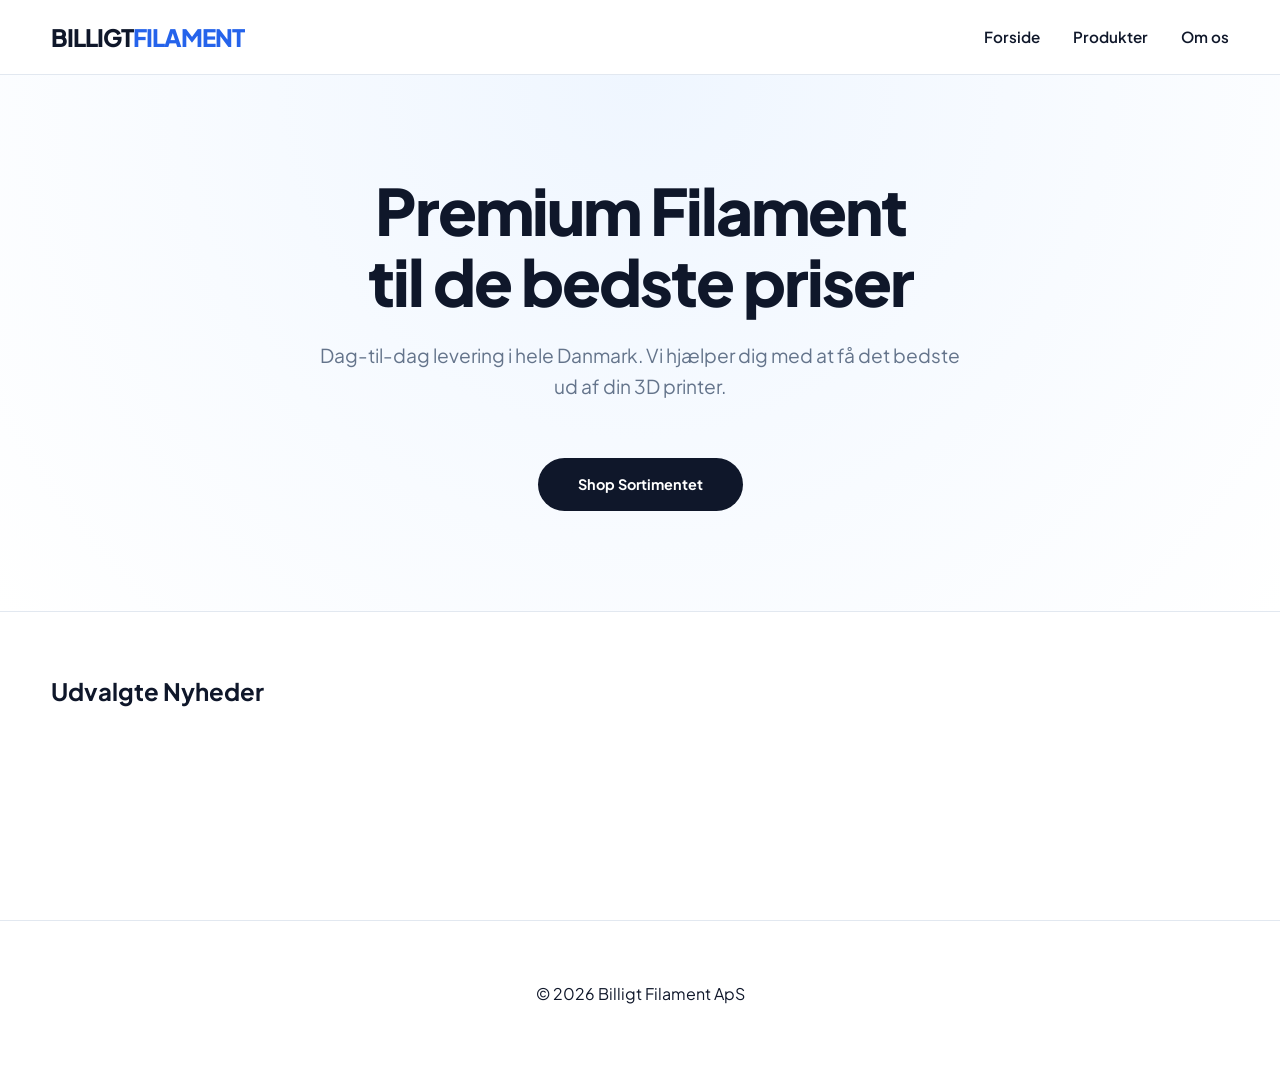
==== index.html @ 1f7eb987 "v.1" ====
<!DOCTYPE html>
<html lang="da">
<head>
    <meta charset="UTF-8">
    <title>Billigt Filament | Forside</title>
    <link rel="stylesheet" href="Assets/style.css">
</head>
<body>
    <header class="site-header">
        <div class="container header-grid">
            <a href="index.html" class="logo">BILLIGT<span>FILAMENT</span></a>
            <nav class="main-nav">
                <a href="index.html">Forside</a>
                <a href="products.html">Produkter</a>
                <a href="about.html">Om os</a>
            </nav>
        </div>
    </header>
    <main>
        <section class="hero">
            <div class="container">
                <h1>Premium Filament <br> til de bedste priser</h1>
                <p>Dag-til-dag levering i hele Danmark. Vi hjælper dig med at få det bedste ud af din 3D printer.</p>
                <a href="products.html" class="btn-buy" style="display:inline-block; width:auto; padding:15px 40px; border-radius:50px;">Shop Sortimentet</a>
            </div>
        </section>
        <section class="container" style="padding: 60px 0;">
            <h2 style="margin-bottom:30px;">Udvalgte Nyheder</h2>
            <div id="productGrid" class="product-grid"></div>
        </section>
    </main>
    <footer class="site-footer"><p>&copy; 2026 Billigt Filament ApS</p></footer>
    <script src="Assets/script.js"></script>
</body>
</html>
---- Assets/style.css ----
/* BILLIGT FILAMENT - PREMIUM DESIGN SYSTEM 2026 
   Cores: Azul Profundo, Gelo e Branco Neve
*/

@import url('https://fonts.googleapis.com/css2?family=Plus+Jakarta+Sans:wght@400;500;600;700;800&display=swap');

:root {
    --primary: #2563eb;       /* Azul Royal */
    --primary-hover: #1d4ed8;
    --navy: #0f172a;          /* Azul Marinho (Texto principal) */
    --slate: #64748b;         /* Cinza (Texto secundário) */
    --ice: #f8fafc;           /* Fundo de cards e secções */
    --white: #ffffff;
    --border: #e2e8f0;
    --success: #10b981;
    --danger: #f43f5e;
    --font: 'Plus Jakarta Sans', sans-serif;
    --shadow: 0 10px 15px -3px rgba(0, 0, 0, 0.04), 0 4px 6px -2px rgba(0, 0, 0, 0.02);
    --transition: all 0.3s cubic-bezier(0.4, 0, 0.2, 1);
}

/* RESET & BASE */
* { 
    box-sizing: border-box; 
    margin: 0; 
    padding: 0; 
}

body { 
    background-color: var(--white); 
    color: var(--navy); 
    font-family: var(--font); 
    line-height: 1.6;
    -webkit-font-smoothing: antialiased;
}

.container { 
    width: min(1200px, 92%); 
    margin: 0 auto; 
}

/* HEADER & NAV */
.site-header {
    background: rgba(255, 255, 255, 0.9);
    backdrop-filter: blur(10px);
    border-bottom: 1px solid var(--border);
    padding: 18px 0;
    position: sticky;
    top: 0;
    z-index: 1000;
}

.header-grid {
    display: flex;
    justify-content: space-between;
    align-items: center;
}

.logo {
    font-size: 1.5rem;
    font-weight: 800;
    text-decoration: none;
    color: var(--navy);
    letter-spacing: -1px;
}

.logo span {
    color: var(--primary);
}

.main-nav a {
    margin-left: 30px;
    text-decoration: none;
    font-weight: 600;
    font-size: 0.95rem;
    color: var(--navy);
    transition: var(--transition);
}

.main-nav a:hover {
    color: var(--primary);
}

/* HERO SECTION */
.hero {
    padding: 100px 0;
    text-align: center;
    background: radial-gradient(circle at top, #eff6ff 0%, #ffffff 100%);
    border-bottom: 1px solid var(--border);
}

.hero h1 {
    font-size: clamp(2.5rem, 6vw, 4rem);
    font-weight: 800;
    letter-spacing: -2px;
    line-height: 1.1;
    margin-bottom: 24px;
}

.hero p {
    color: var(--slate);
    font-size: 1.2rem;
    max-width: 650px;
    margin: 0 auto 40px;
}

/* FILTROS (Página de Produtos) */
.filters-container {
    background: var(--ice);
    padding: 30px;
    border-radius: 24px;
    border: 1px solid var(--border);
    margin-bottom: 50px;
    display: grid;
    grid-template-columns: repeat(auto-fit, minmax(200px, 1fr));
    gap: 20px;
    align-items: flex-end;
}

.filter-group {
    display: flex;
    flex-direction: column;
    gap: 8px;
}

.filter-group label {
    font-size: 0.75rem;
    font-weight: 800;
    text-transform: uppercase;
    color: var(--slate);
    letter-spacing: 0.5px;
}

.filter-group select, 
.filter-group input[type="text"] {
    padding: 12px 16px;
    border-radius: 12px;
    border: 1px solid var(--border);
    background: var(--white);
    font-family: inherit;
    font-size: 0.95rem;
    outline: none;
    transition: var(--transition);
}

.filter-group input:focus, 
.filter-group select:focus {
    border-color: var(--primary);
    box-shadow: 0 0 0 3px rgba(37, 99, 235, 0.1);
}

/* PRODUCT GRID & CARDS */
.product-grid {
    display: grid;
    grid-template-columns: repeat(auto-fill, minmax(260px, 1fr));
    gap: 32px;
    padding: 20px 0;
}

.product-card {
    background: var(--white);
    border-radius: 20px;
    padding: 12px;
    transition: var(--transition);
    display: flex;
    flex-direction: column;
    border: 1px solid transparent;
}

.product-card:hover {
    transform: translateY(-8px);
    border-color: var(--border);
    box-shadow: var(--shadow);
}

.img-wrapper {
    background: var(--ice);
    border-radius: 16px;
    aspect-ratio: 1 / 1;
    display: flex;
    align-items: center;
    justify-content: center;
    overflow: hidden;
    margin-bottom: 16px;
}

.product-card img {
    width: 80%;
    height: 80%;
    object-fit: contain;
    transition: var(--transition);
}

.product-card:hover img {
    transform: scale(1.08);
}

.product-info {
    padding: 4px;
    flex-grow: 1;
    display: flex;
    flex-direction: column;
}

.stock-tag {
    font-size: 0.7rem;
    font-weight: 800;
    margin-bottom: 8px;
}

.stock-tag.in { color: var(--success); }
.stock-tag.out { color: var(--danger); }

.product-card h3 {
    font-size: 1rem;
    font-weight: 700;
    margin-bottom: 12px;
    color: var(--navy);
    height: 3rem;
    overflow: hidden;
    display: -webkit-box;
    -webkit-line-clamp: 2;
    -webkit-box-orient: vertical;
}

.price {
    font-size: 1.4rem;
    font-weight: 800;
    color: var(--navy);
    margin-top: auto;
}

.btn-buy {
    display: block;
    background: var(--navy);
    color: var(--white);
    text-align: center;
    padding: 14px;
    border-radius: 12px;
    text-decoration: none;
    font-weight: 700;
    margin-top: 16px;
    transition: var(--transition);
    font-size: 0.9rem;
}

.btn-buy:hover {
    background: var(--primary);
    box-shadow: 0 4px 12px rgba(37, 99, 235, 0.2);
}

/* ABOUT PAGE & OTHERS */
.content-section {
    max-width: 800px;
    margin: 80px auto;
    text-align: center;
}

.info-grid {
    display: grid;
    grid-template-columns: repeat(auto-fit, minmax(250px, 1fr));
    gap: 30px;
    margin-top: 50px;
}

.info-card {
    padding: 30px;
    background: var(--ice);
    border-radius: 20px;
    text-align: left;
}

.info-card h3 {
    margin-bottom: 15px;
    color: var(--primary);
}

/* FOOTER */
.site-footer {
    background: var(--white);
    border-top: 1px solid var(--border);
    padding: 60px 0;
    text-align: center;
    margin-top: 80px;
}

.footer-copy {
    color: var(--slate);
    font-size: 0.9rem;
}

/* RESPONSIVIDADE */
@media (max-width: 768px) {
    .header-grid {
        flex-direction: column;
        gap: 15px;
    }
    
    .main-nav a {
        margin: 0 10px;
    }
    
    .hero {
        padding: 60px 0;
    }
    
    .filters-container {
        padding: 20px;
        grid-template-columns: 1fr;
    }
}
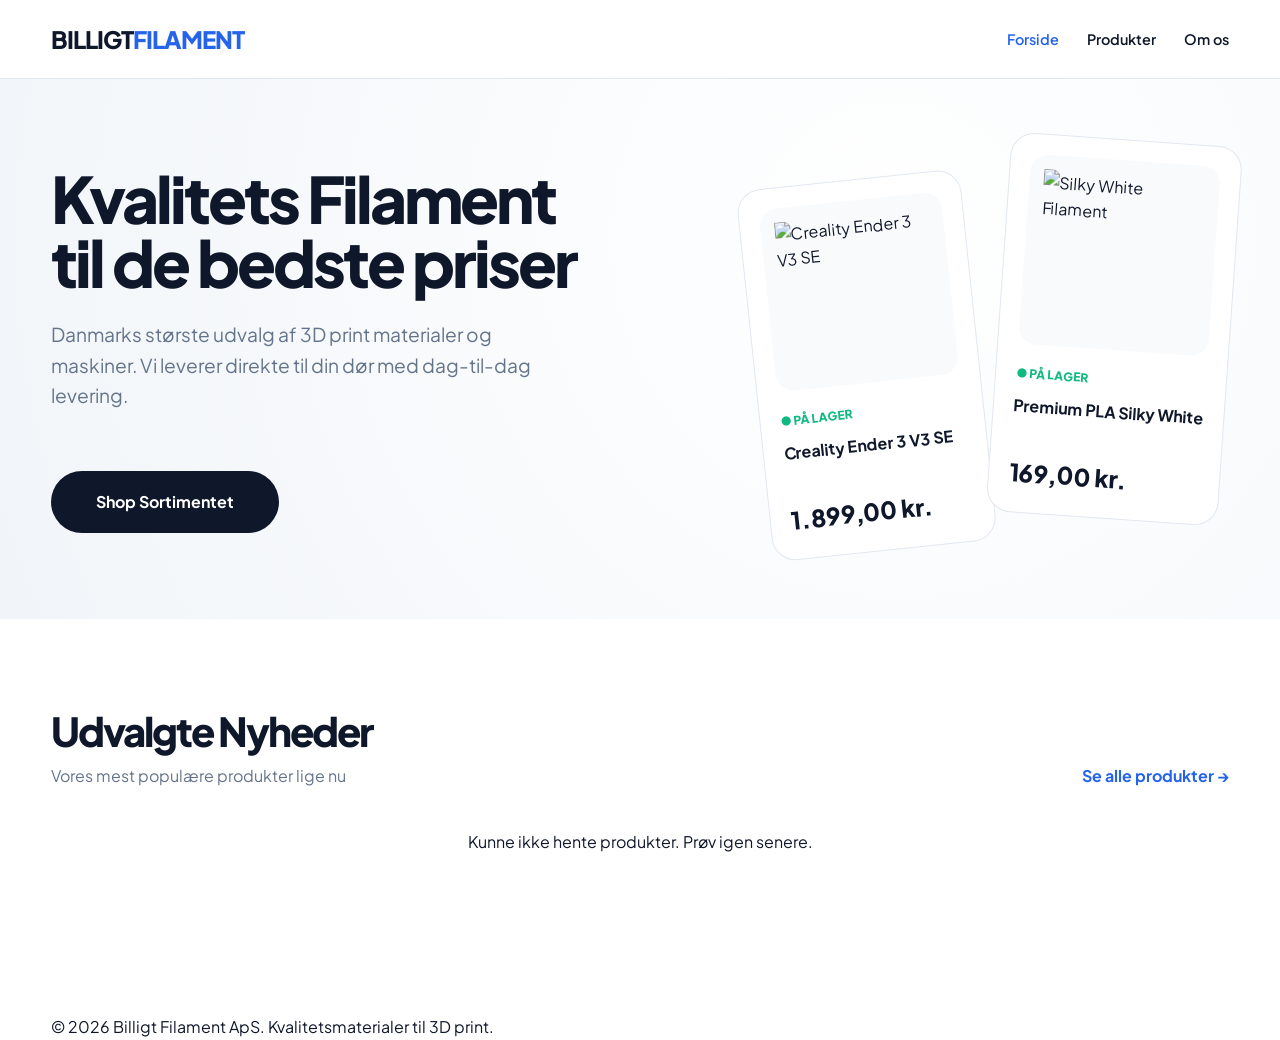
==== commit bf8d8ef7: "v. 2" ====
--- a/index.html
+++ b/index.html
@@ -2,34 +2,90 @@
 <html lang="da">
 <head>
     <meta charset="UTF-8">
-    <title>Billigt Filament | Forside</title>
+    <meta name="viewport" content="width=device-width, initial-scale=1.0">
+    <title>Billigt Filament | Kvalitets 3D Print</title>
     <link rel="stylesheet" href="Assets/style.css">
 </head>
 <body>
+
     <header class="site-header">
         <div class="container header-grid">
             <a href="index.html" class="logo">BILLIGT<span>FILAMENT</span></a>
             <nav class="main-nav">
-                <a href="index.html">Forside</a>
+                <a href="index.html" class="active">Forside</a>
                 <a href="products.html">Produkter</a>
                 <a href="about.html">Om os</a>
             </nav>
         </div>
     </header>
+
     <main>
-        <section class="hero">
-            <div class="container">
-                <h1>Premium Filament <br> til de bedste priser</h1>
-                <p>Dag-til-dag levering i hele Danmark. Vi hjælper dig med at få det bedste ud af din 3D printer.</p>
-                <a href="products.html" class="btn-buy" style="display:inline-block; width:auto; padding:15px 40px; border-radius:50px;">Shop Sortimentet</a>
+        <section class="home-hero-new">
+            <div class="container hero-grid-new">
+                
+                <div class="hero-text-new">
+                    <h1>Kvalitets Filament <br> til de bedste priser</h1>
+                    <p>
+                        Danmarks største udvalg af 3D print materialer og maskiner. 
+                        Vi leverer direkte til din dør med dag-til-dag levering.
+                    </p>
+                    <div class="hero-btns">
+                        <a href="products.html" class="btn-buy" style="display:inline-block; width:auto; padding:18px 45px; border-radius:50px;">
+                            Shop Sortimentet
+                        </a>
+                    </div>
+                </div>
+
+                <div class="hero-products-new">
+                    <article class="product-card hero-card-1">
+                        <div class="img-wrapper">
+                            <img src="https://www.signproduction.co.uk/img/6/380x400/crealityender3v3se100102051429564_2_1564878.webp" alt="Creality Ender 3 V3 SE">
+                        </div>
+                        <div class="product-info">
+                            <span class="stock-tag">● PÅ LAGER</span>
+                            <h3>Creality Ender 3 V3 SE</h3>
+                            <div class="price">1.899,00 kr.</div>
+                        </div>
+                    </article>
+
+                    <article class="product-card hero-card-2">
+                        <div class="img-wrapper">
+                            <img src="https://www.signproduction.co.uk/img/6/380x400/silkywhite_01_1562960.jpg" alt="Silky White Filament">
+                        </div>
+                        <div class="product-info">
+                            <span class="stock-tag">● PÅ LAGER</span>
+                            <h3>Premium PLA Silky White</h3>
+                            <div class="price">169,00 kr.</div>
+                        </div>
+                    </article>
+                </div>
+
             </div>
         </section>
-        <section class="container" style="padding: 60px 0;">
-            <h2 style="margin-bottom:30px;">Udvalgte Nyheder</h2>
-            <div id="productGrid" class="product-grid"></div>
+
+        <section class="container" style="padding: 80px 0;">
+            <div style="display: flex; justify-content: space-between; align-items: flex-end; margin-bottom: 40px;">
+                <div>
+                    <h2 style="font-size: 2.5rem; letter-spacing: -2px; font-weight: 800;">Udvalgte Nyheder</h2>
+                    <p style="color: var(--slate);">Vores mest populære produkter lige nu</p>
+                </div>
+                <a href="products.html" style="color: var(--primary); font-weight: 700; text-decoration: none;">
+                    Se alle produkter &rarr;
+                </a>
+            </div>
+
+            <div id="productGrid" class="product-grid">
+                <p style="grid-column: 1/-1; text-align: center; padding: 50px; color: var(--slate);">Indlæser produkter...</p>
+            </div>
         </section>
     </main>
-    <footer class="site-footer"><p>&copy; 2026 Billigt Filament ApS</p></footer>
+
+    <footer class="site-footer">
+        <div class="container">
+            <p>&copy; 2026 Billigt Filament ApS. Kvalitetsmaterialer til 3D print.</p>
+        </div>
+    </footer>
+
     <script src="Assets/script.js"></script>
 </body>
 </html>
--- a/Assets/style.css
+++ b/Assets/style.css
@@ -1,311 +1,119 @@
-/* BILLIGT FILAMENT - PREMIUM DESIGN SYSTEM 2026 
-   Cores: Azul Profundo, Gelo e Branco Neve
+/* BILLIGT FILAMENT - DEFINITIVE EDITION 2026 
+   Sistema de Design: Moderno, Limpo e Responsivo
 */
 
 @import url('https://fonts.googleapis.com/css2?family=Plus+Jakarta+Sans:wght@400;500;600;700;800&display=swap');
 
 :root {
-    --primary: #2563eb;       /* Azul Royal */
-    --primary-hover: #1d4ed8;
-    --navy: #0f172a;          /* Azul Marinho (Texto principal) */
-    --slate: #64748b;         /* Cinza (Texto secundário) */
-    --ice: #f8fafc;           /* Fundo de cards e secções */
+    --primary: #2563eb;
+    --navy: #0f172a;
+    --slate: #64748b;
+    --ice: #f8fafc;
     --white: #ffffff;
     --border: #e2e8f0;
     --success: #10b981;
-    --danger: #f43f5e;
     --font: 'Plus Jakarta Sans', sans-serif;
-    --shadow: 0 10px 15px -3px rgba(0, 0, 0, 0.04), 0 4px 6px -2px rgba(0, 0, 0, 0.02);
-    --transition: all 0.3s cubic-bezier(0.4, 0, 0.2, 1);
+    --shadow: 0 10px 30px -5px rgba(0, 0, 0, 0.05);
 }
 
-/* RESET & BASE */
-* { 
-    box-sizing: border-box; 
-    margin: 0; 
-    padding: 0; 
-}
+/* 1. GLOBAL & HEADER */
+* { box-sizing: border-box; margin: 0; padding: 0; }
+body { font-family: var(--font); color: var(--navy); background: white; line-height: 1.6; }
+.container { width: min(1200px, 92%); margin: 0 auto; }
 
-body { 
-    background-color: var(--white); 
-    color: var(--navy); 
-    font-family: var(--font); 
-    line-height: 1.6;
-    -webkit-font-smoothing: antialiased;
-}
-
-.container { 
-    width: min(1200px, 92%); 
-    margin: 0 auto; 
-}
-
-/* HEADER & NAV */
 .site-header {
-    background: rgba(255, 255, 255, 0.9);
+    background: rgba(255, 255, 255, 0.8);
     backdrop-filter: blur(10px);
-    border-bottom: 1px solid var(--border);
-    padding: 18px 0;
+    padding: 20px 0;
     position: sticky;
     top: 0;
     z-index: 1000;
-}
-
-.header-grid {
-    display: flex;
-    justify-content: space-between;
-    align-items: center;
-}
-
-.logo {
-    font-size: 1.5rem;
-    font-weight: 800;
-    text-decoration: none;
-    color: var(--navy);
-    letter-spacing: -1px;
-}
-
-.logo span {
-    color: var(--primary);
-}
-
-.main-nav a {
-    margin-left: 30px;
-    text-decoration: none;
-    font-weight: 600;
-    font-size: 0.95rem;
-    color: var(--navy);
-    transition: var(--transition);
-}
-
-.main-nav a:hover {
-    color: var(--primary);
-}
-
-/* HERO SECTION */
-.hero {
-    padding: 100px 0;
-    text-align: center;
-    background: radial-gradient(circle at top, #eff6ff 0%, #ffffff 100%);
     border-bottom: 1px solid var(--border);
 }
+.header-grid { display: flex; justify-content: space-between; align-items: center; }
+.logo { font-size: 1.5rem; font-weight: 800; text-decoration: none; color: var(--navy); letter-spacing: -1px; }
+.logo span { color: var(--primary); }
+.main-nav a { margin-left: 25px; font-weight: 600; text-decoration: none; color: var(--navy); font-size: 0.9rem; }
+.main-nav a.active { color: var(--primary); }
 
-.hero h1 {
-    font-size: clamp(2.5rem, 6vw, 4rem);
-    font-weight: 800;
-    letter-spacing: -2px;
-    line-height: 1.1;
-    margin-bottom: 24px;
+/* 2. HERO SECTION (HOME) */
+.home-hero-new {
+    background: radial-gradient(circle at 70% 30%, #ffffff 0%, #f1f5f9 100%);
+    padding: 80px 0;
 }
+.hero-grid-new { display: grid; grid-template-columns: 1.1fr 1fr; gap: 50px; align-items: center; }
+.hero-text-new h1 { font-size: clamp(2.5rem, 5vw, 4.2rem); font-weight: 800; line-height: 1; letter-spacing: -3px; margin-bottom: 25px; }
+.hero-text-new p { font-size: 1.2rem; color: var(--slate); margin-bottom: 40px; max-width: 500px; }
 
-.hero p {
-    color: var(--slate);
-    font-size: 1.2rem;
-    max-width: 650px;
-    margin: 0 auto 40px;
-}
+.hero-products-new { display: flex; gap: 20px; justify-content: flex-end; }
+.hero-card-1 { transform: rotate(-6deg) translateY(20px); }
+.hero-card-2 { transform: rotate(4deg) translateY(-20px); }
 
-/* FILTROS (Página de Produtos) */
-.filters-container {
+/* 3. FILTROS (PRODUTOS) - RESOLVE O "AMONTOADO" */
+.filters-wrapper {
     background: var(--ice);
-    padding: 30px;
+    padding: 35px;
     border-radius: 24px;
     border: 1px solid var(--border);
-    margin-bottom: 50px;
-    display: grid;
-    grid-template-columns: repeat(auto-fit, minmax(200px, 1fr));
-    gap: 20px;
-    align-items: flex-end;
+    margin: 40px 0;
 }
+.filter-row { display: flex; gap: 25px; margin-bottom: 30px; flex-wrap: wrap; }
+.filter-group { flex: 1; min-width: 250px; display: flex; flex-direction: column; gap: 8px; }
+.filter-label { font-size: 0.7rem; font-weight: 800; text-transform: uppercase; color: var(--slate); letter-spacing: 1px; }
 
-.filter-group {
-    display: flex;
-    flex-direction: column;
-    gap: 8px;
+.search-input, .sort-select {
+    width: 100%; padding: 15px; border-radius: 12px; border: 1px solid var(--border);
+    background: white; font-family: inherit; font-size: 0.95rem; outline: none; transition: 0.3s;
 }
+.search-input:focus { border-color: var(--primary); box-shadow: 0 0 0 4px rgba(37, 99, 235, 0.1); }
 
-.filter-group label {
-    font-size: 0.75rem;
-    font-weight: 800;
-    text-transform: uppercase;
-    color: var(--slate);
-    letter-spacing: 0.5px;
+.material-selection { border-top: 1px solid var(--border); padding-top: 25px; }
+.material-boxes { display: flex; flex-wrap: wrap; gap: 10px; margin-top: 15px; }
+.material-btn {
+    background: white; border: 1px solid var(--border); padding: 12px 20px;
+    border-radius: 10px; font-weight: 700; cursor: pointer; transition: 0.3s;
 }
+.material-btn.active { background: var(--primary); border-color: var(--primary); color: white; }
 
-.filter-group select, 
-.filter-group input[type="text"] {
-    padding: 12px 16px;
-    border-radius: 12px;
-    border: 1px solid var(--border);
-    background: var(--white);
-    font-family: inherit;
-    font-size: 0.95rem;
-    outline: none;
-    transition: var(--transition);
+/* 4. CARDS DE PRODUTOS - DESIGN PREMIUM */
+.product-grid { display: grid; grid-template-columns: repeat(auto-fill, minmax(280px, 1fr)); gap: 30px; padding-bottom: 80px; }
+.product-card {
+    background: white; border-radius: 24px; padding: 20px; border: 1px solid var(--border);
+    display: flex; flex-direction: column; transition: 0.4s ease; height: 100%;
 }
-
-.filter-group input:focus, 
-.filter-group select:focus {
-    border-color: var(--primary);
-    box-shadow: 0 0 0 3px rgba(37, 99, 235, 0.1);
-}
-
-/* PRODUCT GRID & CARDS */
-.product-grid {
-    display: grid;
-    grid-template-columns: repeat(auto-fill, minmax(260px, 1fr));
-    gap: 32px;
-    padding: 20px 0;
-}
-
-.product-card {
-    background: var(--white);
-    border-radius: 20px;
-    padding: 12px;
-    transition: var(--transition);
-    display: flex;
-    flex-direction: column;
-    border: 1px solid transparent;
-}
-
-.product-card:hover {
-    transform: translateY(-8px);
-    border-color: var(--border);
-    box-shadow: var(--shadow);
-}
+.product-card:hover { transform: translateY(-10px); box-shadow: var(--shadow); }
 
 .img-wrapper {
-    background: var(--ice);
-    border-radius: 16px;
-    aspect-ratio: 1 / 1;
-    display: flex;
-    align-items: center;
-    justify-content: center;
-    overflow: hidden;
-    margin-bottom: 16px;
+    background: var(--ice); border-radius: 18px; aspect-ratio: 1;
+    display: flex; align-items: center; justify-content: center; margin-bottom: 20px; overflow: hidden;
 }
+.img-wrapper img { width: 85%; height: 85%; object-fit: contain; transition: 0.4s; }
+.product-card:hover img { transform: scale(1.08); }
 
-.product-card img {
-    width: 80%;
-    height: 80%;
-    object-fit: contain;
-    transition: var(--transition);
+.stock-tag { color: var(--success); font-size: 0.75rem; font-weight: 800; margin-bottom: 10px; display: block; }
+.product-info h3 { font-size: 1rem; font-weight: 700; margin-bottom: 12px; min-height: 3rem; color: var(--navy); }
+.price { font-size: 1.5rem; font-weight: 800; color: var(--navy); margin-top: auto; }
+
+/* BOTÃO DE COMPRA (ADEUS LINKS AZUIS) */
+.btn-buy {
+    background: var(--navy); color: white; text-align: center; padding: 15px;
+    border-radius: 12px; font-weight: 700; margin-top: 20px; display: block; text-decoration: none; transition: 0.3s;
 }
+.btn-buy:hover { background: var(--primary); }
 
-.product-card:hover img {
-    transform: scale(1.08);
-}
+/* 5. PÁGINA OM OS (MISSÃO) */
+.about-hero { padding: 100px 0 60px; text-align: center; background: var(--ice); }
+.about-hero h1 { font-size: 3.5rem; font-weight: 800; margin-bottom: 20px; letter-spacing: -2px; }
+.about-hero .subtitle { font-size: 1.2rem; color: var(--slate); max-width: 650px; margin: 0 auto; }
 
-.product-info {
-    padding: 4px;
-    flex-grow: 1;
-    display: flex;
-    flex-direction: column;
-}
+.about-grid { display: grid; grid-template-columns: repeat(auto-fit, minmax(300px, 1fr)); gap: 30px; margin-top: 40px; }
+.about-card { background: white; padding: 40px; border-radius: 24px; border: 1px solid var(--border); box-shadow: var(--shadow); }
+.about-icon { font-size: 2.5rem; margin-bottom: 20px; display: block; }
 
-.stock-tag {
-    font-size: 0.7rem;
-    font-weight: 800;
-    margin-bottom: 8px;
-}
-
-.stock-tag.in { color: var(--success); }
-.stock-tag.out { color: var(--danger); }
-
-.product-card h3 {
-    font-size: 1rem;
-    font-weight: 700;
-    margin-bottom: 12px;
-    color: var(--navy);
-    height: 3rem;
-    overflow: hidden;
-    display: -webkit-box;
-    -webkit-line-clamp: 2;
-    -webkit-box-orient: vertical;
-}
-
-.price {
-    font-size: 1.4rem;
-    font-weight: 800;
-    color: var(--navy);
-    margin-top: auto;
-}
-
-.btn-buy {
-    display: block;
-    background: var(--navy);
-    color: var(--white);
-    text-align: center;
-    padding: 14px;
-    border-radius: 12px;
-    text-decoration: none;
-    font-weight: 700;
-    margin-top: 16px;
-    transition: var(--transition);
-    font-size: 0.9rem;
-}
-
-.btn-buy:hover {
-    background: var(--primary);
-    box-shadow: 0 4px 12px rgba(37, 99, 235, 0.2);
-}
-
-/* ABOUT PAGE & OTHERS */
-.content-section {
-    max-width: 800px;
-    margin: 80px auto;
-    text-align: center;
-}
-
-.info-grid {
-    display: grid;
-    grid-template-columns: repeat(auto-fit, minmax(250px, 1fr));
-    gap: 30px;
-    margin-top: 50px;
-}
-
-.info-card {
-    padding: 30px;
-    background: var(--ice);
-    border-radius: 20px;
-    text-align: left;
-}
-
-.info-card h3 {
-    margin-bottom: 15px;
-    color: var(--primary);
-}
-
-/* FOOTER */
-.site-footer {
-    background: var(--white);
-    border-top: 1px solid var(--border);
-    padding: 60px 0;
-    text-align: center;
-    margin-top: 80px;
-}
-
-.footer-copy {
-    color: var(--slate);
-    font-size: 0.9rem;
-}
-
-/* RESPONSIVIDADE */
-@media (max-width: 768px) {
-    .header-grid {
-        flex-direction: column;
-        gap: 15px;
-    }
-    
-    .main-nav a {
-        margin: 0 10px;
-    }
-    
-    .hero {
-        padding: 60px 0;
-    }
-    
-    .filters-container {
-        padding: 20px;
-        grid-template-columns: 1fr;
-    }
+/* 6. RESPONSIVIDADE */
+@media (max-width: 900px) {
+    .hero-grid-new { grid-template-columns: 1fr; text-align: center; }
+    .hero-text-new p { margin: 0 auto 30px; }
+    .hero-products-new { justify-content: center; margin-top: 40px; }
+    .hero-card-1, .hero-card-2 { transform: none; }
 }
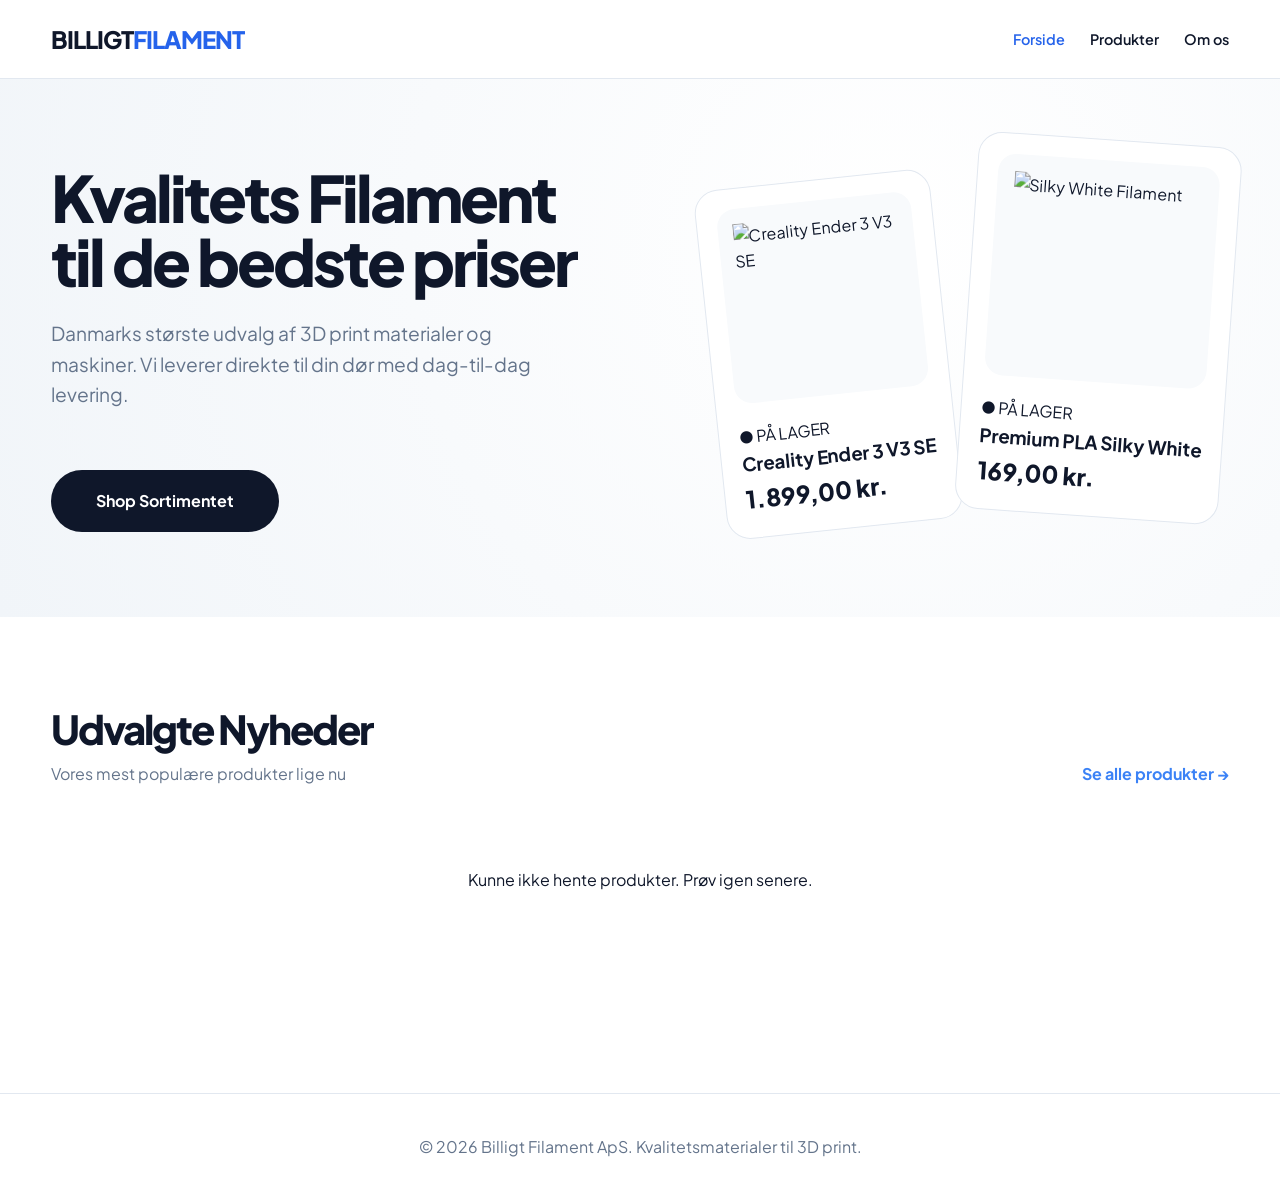
==== commit c7de334f: "v.3" ====
--- a/index.html
+++ b/index.html
@@ -11,7 +11,14 @@
     <header class="site-header">
         <div class="container header-grid">
             <a href="index.html" class="logo">BILLIGT<span>FILAMENT</span></a>
-            <nav class="main-nav">
+            
+            <button class="hamburger" id="hamburger" aria-label="Menu">
+                <span class="bar"></span>
+                <span class="bar"></span>
+                <span class="bar"></span>
+            </button>
+
+            <nav class="main-nav" id="main-nav">
                 <a href="index.html" class="active">Forside</a>
                 <a href="products.html">Produkter</a>
                 <a href="about.html">Om os</a>
@@ -22,7 +29,6 @@
     <main>
         <section class="home-hero-new">
             <div class="container hero-grid-new">
-                
                 <div class="hero-text-new">
                     <h1>Kvalitets Filament <br> til de bedste priser</h1>
                     <p>
@@ -30,7 +36,7 @@
                         Vi leverer direkte til din dør med dag-til-dag levering.
                     </p>
                     <div class="hero-btns">
-                        <a href="products.html" class="btn-buy" style="display:inline-block; width:auto; padding:18px 45px; border-radius:50px;">
+                        <a href="products.html" class="btn-buy" style="display:inline-block; width:auto; padding:18px 45px; border-radius:50px; text-decoration: none;">
                             Shop Sortimentet
                         </a>
                     </div>
@@ -59,7 +65,6 @@
                         </div>
                     </article>
                 </div>
-
             </div>
         </section>
 
@@ -67,15 +72,15 @@
             <div style="display: flex; justify-content: space-between; align-items: flex-end; margin-bottom: 40px;">
                 <div>
                     <h2 style="font-size: 2.5rem; letter-spacing: -2px; font-weight: 800;">Udvalgte Nyheder</h2>
-                    <p style="color: var(--slate);">Vores mest populære produkter lige nu</p>
+                    <p style="color: #64748b;">Vores mest populære produkter lige nu</p>
                 </div>
-                <a href="products.html" style="color: var(--primary); font-weight: 700; text-decoration: none;">
+                <a href="products.html" style="color: #3b82f6; font-weight: 700; text-decoration: none;">
                     Se alle produkter &rarr;
                 </a>
             </div>
 
             <div id="productGrid" class="product-grid">
-                <p style="grid-column: 1/-1; text-align: center; padding: 50px; color: var(--slate);">Indlæser produkter...</p>
+                <p style="grid-column: 1/-1; text-align: center; padding: 50px; color: #64748b;">Indlæser produkter...</p>
             </div>
         </section>
     </main>
--- a/Assets/style.css
+++ b/Assets/style.css
@@ -16,13 +16,30 @@
     --shadow: 0 10px 30px -5px rgba(0, 0, 0, 0.05);
 }
 
-/* 1. GLOBAL & HEADER */
-* { box-sizing: border-box; margin: 0; padding: 0; }
-body { font-family: var(--font); color: var(--navy); background: white; line-height: 1.6; }
-.container { width: min(1200px, 92%); margin: 0 auto; }
-
+/* 1. GLOBAL & RESET */
+* { 
+    box-sizing: border-box; 
+    margin: 0; 
+    padding: 0; 
+}
+
+html, body {
+    max-width: 100%;
+    overflow-x: hidden; /* CORREÇÃO: Impede o deslize lateral indesejado */
+    font-family: var(--font);
+    color: var(--navy);
+    background: white;
+    line-height: 1.6;
+}
+
+.container { 
+    width: min(1200px, 92%); 
+    margin: 0 auto; 
+}
+
+/* 2. HEADER & NAVIGATION */
 .site-header {
-    background: rgba(255, 255, 255, 0.8);
+    background: rgba(255, 255, 255, 0.9);
     backdrop-filter: blur(10px);
     padding: 20px 0;
     position: sticky;
@@ -30,26 +47,98 @@
     z-index: 1000;
     border-bottom: 1px solid var(--border);
 }
-.header-grid { display: flex; justify-content: space-between; align-items: center; }
-.logo { font-size: 1.5rem; font-weight: 800; text-decoration: none; color: var(--navy); letter-spacing: -1px; }
+
+.header-grid { 
+    display: flex; 
+    justify-content: space-between; 
+    align-items: center; 
+}
+
+.logo { 
+    font-size: 1.5rem; 
+    font-weight: 800; 
+    text-decoration: none; 
+    color: var(--navy); 
+    letter-spacing: -1px; 
+    z-index: 1100;
+}
 .logo span { color: var(--primary); }
-.main-nav a { margin-left: 25px; font-weight: 600; text-decoration: none; color: var(--navy); font-size: 0.9rem; }
+
+.main-nav { 
+    display: flex; 
+    align-items: center; 
+}
+
+.main-nav a { 
+    margin-left: 25px; 
+    font-weight: 600; 
+    text-decoration: none; 
+    color: var(--navy); 
+    font-size: 0.9rem; 
+    transition: 0.3s;
+}
 .main-nav a.active { color: var(--primary); }
-
-/* 2. HERO SECTION (HOME) */
+.main-nav a:hover { color: var(--primary); }
+
+/* BOTÃO HAMBÚRGUER */
+.hamburger {
+    display: none;
+    flex-direction: column;
+    justify-content: space-between;
+    width: 28px;
+    height: 20px;
+    background: transparent;
+    border: none;
+    cursor: pointer;
+    z-index: 1100;
+}
+
+.hamburger span {
+    width: 100%;
+    height: 3px;
+    background: var(--navy);
+    border-radius: 10px;
+    transition: all 0.3s ease;
+}
+
+/* 3. HERO SECTION (HOME) */
 .home-hero-new {
     background: radial-gradient(circle at 70% 30%, #ffffff 0%, #f1f5f9 100%);
     padding: 80px 0;
 }
-.hero-grid-new { display: grid; grid-template-columns: 1.1fr 1fr; gap: 50px; align-items: center; }
-.hero-text-new h1 { font-size: clamp(2.5rem, 5vw, 4.2rem); font-weight: 800; line-height: 1; letter-spacing: -3px; margin-bottom: 25px; }
-.hero-text-new p { font-size: 1.2rem; color: var(--slate); margin-bottom: 40px; max-width: 500px; }
-
-.hero-products-new { display: flex; gap: 20px; justify-content: flex-end; }
+
+.hero-grid-new { 
+    display: grid; 
+    grid-template-columns: 1.1fr 1fr; 
+    gap: 50px; 
+    align-items: center; 
+}
+
+.hero-text-new h1 { 
+    font-size: clamp(2.5rem, 5vw, 4.2rem); 
+    font-weight: 800; 
+    line-height: 1; 
+    letter-spacing: -3px; 
+    margin-bottom: 25px; 
+}
+
+.hero-text-new p { 
+    font-size: 1.2rem; 
+    color: var(--slate); 
+    margin-bottom: 40px; 
+    max-width: 500px; 
+}
+
+.hero-products-new { 
+    display: flex; 
+    gap: 20px; 
+    justify-content: flex-end; 
+}
+
 .hero-card-1 { transform: rotate(-6deg) translateY(20px); }
 .hero-card-2 { transform: rotate(4deg) translateY(-20px); }
 
-/* 3. FILTROS (PRODUTOS) - RESOLVE O "AMONTOADO" */
+/* 4. FILTROS & PRODUTOS */
 .filters-wrapper {
     background: var(--ice);
     padding: 35px;
@@ -57,63 +146,167 @@
     border: 1px solid var(--border);
     margin: 40px 0;
 }
-.filter-row { display: flex; gap: 25px; margin-bottom: 30px; flex-wrap: wrap; }
-.filter-group { flex: 1; min-width: 250px; display: flex; flex-direction: column; gap: 8px; }
-.filter-label { font-size: 0.7rem; font-weight: 800; text-transform: uppercase; color: var(--slate); letter-spacing: 1px; }
+
+.filter-row { 
+    display: flex; 
+    gap: 25px; 
+    margin-bottom: 30px; 
+    flex-wrap: wrap; 
+}
+
+.filter-group { 
+    flex: 1; 
+    min-width: 250px; 
+    display: flex; 
+    flex-direction: column; 
+    gap: 8px; 
+}
+
+.filter-label { 
+    font-size: 0.7rem; 
+    font-weight: 800; 
+    text-transform: uppercase; 
+    color: var(--slate); 
+    letter-spacing: 1px; 
+}
 
 .search-input, .sort-select {
-    width: 100%; padding: 15px; border-radius: 12px; border: 1px solid var(--border);
-    background: white; font-family: inherit; font-size: 0.95rem; outline: none; transition: 0.3s;
-}
-.search-input:focus { border-color: var(--primary); box-shadow: 0 0 0 4px rgba(37, 99, 235, 0.1); }
-
-.material-selection { border-top: 1px solid var(--border); padding-top: 25px; }
-.material-boxes { display: flex; flex-wrap: wrap; gap: 10px; margin-top: 15px; }
+    width: 100%; 
+    padding: 15px; 
+    border-radius: 12px; 
+    border: 1px solid var(--border);
+    background: white; 
+    font-family: inherit; 
+    font-size: 0.95rem; 
+    outline: none; 
+}
+
 .material-btn {
-    background: white; border: 1px solid var(--border); padding: 12px 20px;
-    border-radius: 10px; font-weight: 700; cursor: pointer; transition: 0.3s;
-}
-.material-btn.active { background: var(--primary); border-color: var(--primary); color: white; }
-
-/* 4. CARDS DE PRODUTOS - DESIGN PREMIUM */
-.product-grid { display: grid; grid-template-columns: repeat(auto-fill, minmax(280px, 1fr)); gap: 30px; padding-bottom: 80px; }
+    background: white; 
+    border: 1px solid var(--border); 
+    padding: 12px 20px;
+    border-radius: 10px; 
+    font-weight: 700; 
+    cursor: pointer; 
+    transition: 0.3s;
+}
+.material-btn.active { 
+    background: var(--primary); 
+    border-color: var(--primary); 
+    color: white; 
+}
+
+/* CARDS DE PRODUTO */
+.product-grid { 
+    display: grid; 
+    grid-template-columns: repeat(auto-fill, minmax(280px, 1fr)); 
+    gap: 30px; 
+    padding-bottom: 80px; 
+}
+
 .product-card {
-    background: white; border-radius: 24px; padding: 20px; border: 1px solid var(--border);
-    display: flex; flex-direction: column; transition: 0.4s ease; height: 100%;
-}
-.product-card:hover { transform: translateY(-10px); box-shadow: var(--shadow); }
+    background: white; 
+    border-radius: 24px; 
+    padding: 20px; 
+    border: 1px solid var(--border);
+    display: flex; 
+    flex-direction: column; 
+    transition: 0.4s ease; 
+    height: 100%;
+}
+
+.product-card:hover { 
+    transform: translateY(-10px); 
+    box-shadow: var(--shadow); 
+}
 
 .img-wrapper {
-    background: var(--ice); border-radius: 18px; aspect-ratio: 1;
-    display: flex; align-items: center; justify-content: center; margin-bottom: 20px; overflow: hidden;
-}
-.img-wrapper img { width: 85%; height: 85%; object-fit: contain; transition: 0.4s; }
-.product-card:hover img { transform: scale(1.08); }
-
-.stock-tag { color: var(--success); font-size: 0.75rem; font-weight: 800; margin-bottom: 10px; display: block; }
-.product-info h3 { font-size: 1rem; font-weight: 700; margin-bottom: 12px; min-height: 3rem; color: var(--navy); }
-.price { font-size: 1.5rem; font-weight: 800; color: var(--navy); margin-top: auto; }
-
-/* BOTÃO DE COMPRA (ADEUS LINKS AZUIS) */
+    background: var(--ice); 
+    border-radius: 18px; 
+    aspect-ratio: 1;
+    display: flex; 
+    align-items: center; 
+    justify-content: center; 
+    margin-bottom: 20px; 
+    overflow: hidden;
+}
+
+.img-wrapper img { 
+    width: 85%; 
+    height: 85%; 
+    object-fit: contain; 
+}
+
+.price { 
+    font-size: 1.5rem; 
+    font-weight: 800; 
+    margin-top: auto; 
+}
+
 .btn-buy {
-    background: var(--navy); color: white; text-align: center; padding: 15px;
-    border-radius: 12px; font-weight: 700; margin-top: 20px; display: block; text-decoration: none; transition: 0.3s;
-}
-.btn-buy:hover { background: var(--primary); }
-
-/* 5. PÁGINA OM OS (MISSÃO) */
-.about-hero { padding: 100px 0 60px; text-align: center; background: var(--ice); }
-.about-hero h1 { font-size: 3.5rem; font-weight: 800; margin-bottom: 20px; letter-spacing: -2px; }
-.about-hero .subtitle { font-size: 1.2rem; color: var(--slate); max-width: 650px; margin: 0 auto; }
-
-.about-grid { display: grid; grid-template-columns: repeat(auto-fit, minmax(300px, 1fr)); gap: 30px; margin-top: 40px; }
-.about-card { background: white; padding: 40px; border-radius: 24px; border: 1px solid var(--border); box-shadow: var(--shadow); }
-.about-icon { font-size: 2.5rem; margin-bottom: 20px; display: block; }
-
-/* 6. RESPONSIVIDADE */
+    background: var(--navy); 
+    color: white; 
+    text-align: center; 
+    padding: 15px;
+    border-radius: 12px; 
+    font-weight: 700; 
+    margin-top: 20px; 
+    display: block; 
+    text-decoration: none;
+}
+
+/* 5. SOBRE NÓS (ABOUT) */
+.about-hero { padding: 80px 0; text-align: center; background: var(--ice); }
+.about-grid { display: grid; grid-template-columns: repeat(auto-fit, minmax(300px, 1fr)); gap: 30px; }
+.about-card { background: white; padding: 40px; border-radius: 24px; border: 1px solid var(--border); }
+
+/* 6. RESPONSIVIDADE - CORREÇÃO DO ERRO DO MENU */
 @media (max-width: 900px) {
-    .hero-grid-new { grid-template-columns: 1fr; text-align: center; }
-    .hero-text-new p { margin: 0 auto 30px; }
-    .hero-products-new { justify-content: center; margin-top: 40px; }
-    .hero-card-1, .hero-card-2 { transform: none; }
-}+    .hamburger { display: flex; }
+
+    .main-nav {
+        position: fixed;
+        top: 0;
+        right: -100%; /* Escondido */
+        width: 100%;  /* Ocupa a largura total */
+        height: 100vh;
+        background: #ffffff !important; /* Fundo branco sólido */
+        
+        /* Centralização Vertical dos Links */
+        flex-direction: column !important;
+        align-items: center !important;
+        justify-content: center !important;
+        
+        gap: 40px;
+        transition: 0.4s cubic-bezier(0.77, 0.2, 0.05, 1.0);
+        z-index: 1050;
+        visibility: hidden; /* CORREÇÃO: Não deixa clicar no menu invisível */
+    }
+
+    .main-nav.active {
+        right: 0;
+        visibility: visible;
+    }
+
+    .main-nav a {
+        margin: 0 !important;
+        font-size: 2rem;
+        font-weight: 800;
+    }
+
+    /* Animação do Ícone X */
+    .hamburger.open span:nth-child(1) { transform: translateY(8.5px) rotate(45deg); }
+    .hamburger.open span:nth-child(2) { opacity: 0; }
+    .hamburger.open span:nth-child(3) { transform: translateY(-8.5px) rotate(-45deg); }
+
+    /* Ajustes Hero Mobile */
+    .hero-grid-new { 
+        grid-template-columns: 1fr; 
+        text-align: center; 
+    }
+    .hero-products-new { display: none; } /* Limpa o visual no celular */
+    
+    .hero-text-new h1 { font-size: 2.8rem; }
+}
+
+.site-footer { padding: 40px 0; border-top: 1px solid var(--border); text-align: center; color: var(--slate); }
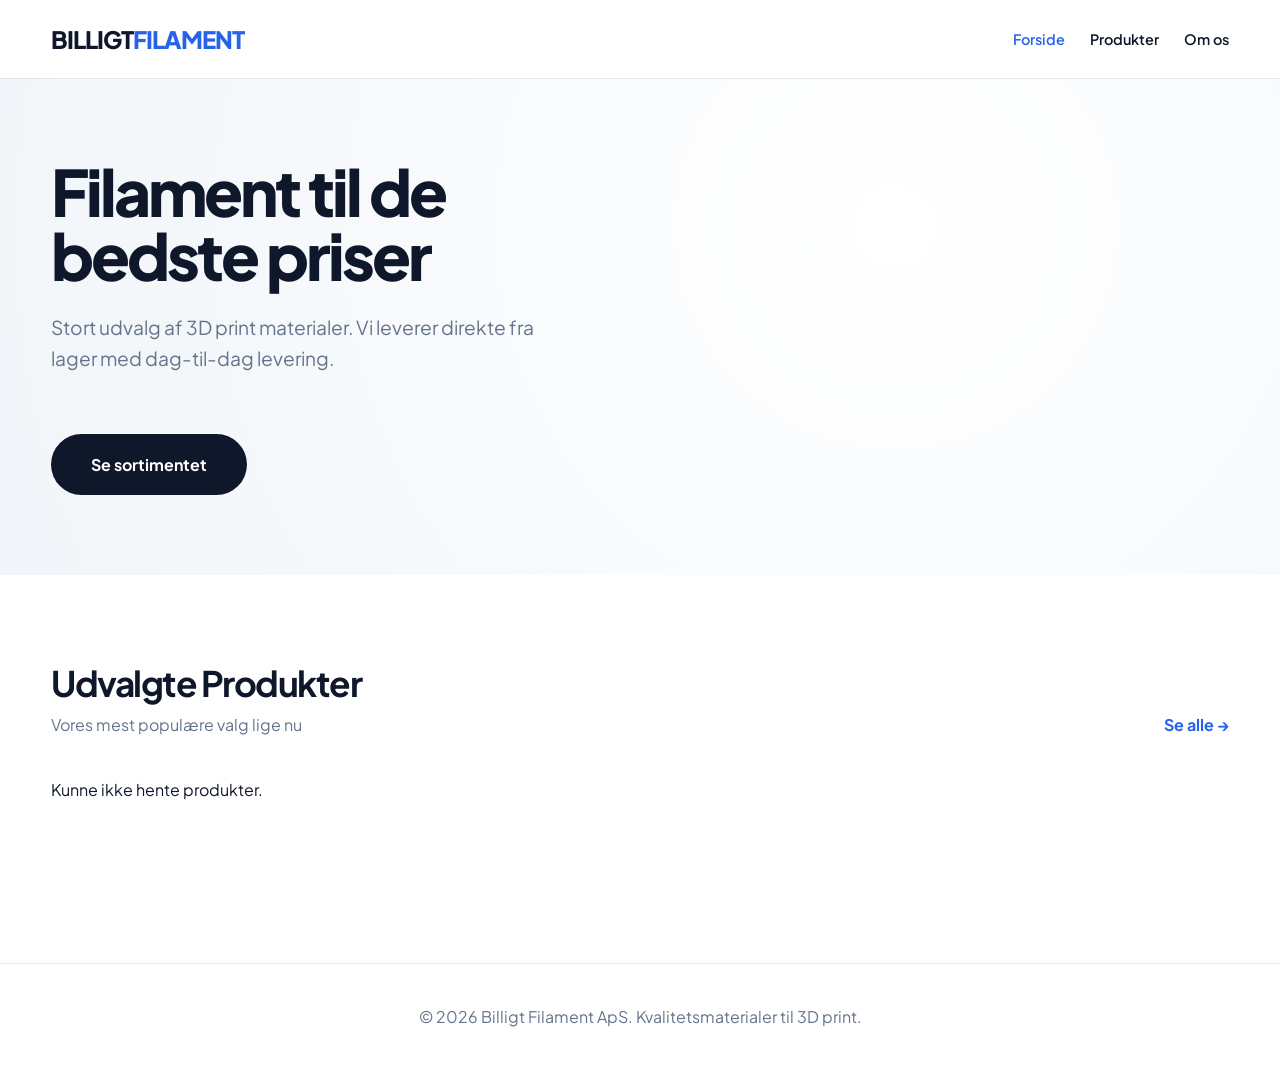
==== commit ee60ab8d: "v.5" ====
--- a/index.html
+++ b/index.html
@@ -3,7 +3,7 @@
 <head>
     <meta charset="UTF-8">
     <meta name="viewport" content="width=device-width, initial-scale=1.0">
-    <title>Billigt Filament | Kvalitets 3D Print</title>
+    <title>Billigt Filament | Kvalitet til 3D Print</title>
     <link rel="stylesheet" href="Assets/style.css">
 </head>
 <body>
@@ -13,9 +13,9 @@
             <a href="index.html" class="logo">BILLIGT<span>FILAMENT</span></a>
             
             <button class="hamburger" id="hamburger" aria-label="Menu">
-                <span class="bar"></span>
-                <span class="bar"></span>
-                <span class="bar"></span>
+                <span></span>
+                <span></span>
+                <span></span>
             </button>
 
             <nav class="main-nav" id="main-nav">
@@ -30,40 +30,19 @@
         <section class="home-hero-new">
             <div class="container hero-grid-new">
                 <div class="hero-text-new">
-                    <h1>Kvalitets Filament <br> til de bedste priser</h1>
-                    <p>
-                        Danmarks største udvalg af 3D print materialer og maskiner. 
-                        Vi leverer direkte til din dør med dag-til-dag levering.
-                    </p>
-                    <div class="hero-btns">
-                        <a href="products.html" class="btn-buy" style="display:inline-block; width:auto; padding:18px 45px; border-radius:50px; text-decoration: none;">
-                            Shop Sortimentet
-                        </a>
-                    </div>
+                    <h1>Filament til de bedste priser</h1>
+                    <p>Stort udvalg af 3D print materialer. Vi leverer direkte fra lager med dag-til-dag levering.</p>
+                    <a href="products.html" class="btn-buy" style="display:inline-block; width:auto; padding:18px 40px; border-radius: 50px;">
+                        Se sortimentet
+                    </a>
                 </div>
 
                 <div class="hero-products-new">
-                    <article class="product-card hero-card-1">
-                        <div class="img-wrapper">
-                            <img src="https://www.signproduction.co.uk/img/6/380x400/crealityender3v3se100102051429564_2_1564878.webp" alt="Creality Ender 3 V3 SE">
+                    <div id="hero-random-printer" class="hero-card-1">
                         </div>
-                        <div class="product-info">
-                            <span class="stock-tag">● PÅ LAGER</span>
-                            <h3>Creality Ender 3 V3 SE</h3>
-                            <div class="price">1.899,00 kr.</div>
+                    
+                    <div id="hero-random-material" class="hero-card-2">
                         </div>
-                    </article>
-
-                    <article class="product-card hero-card-2">
-                        <div class="img-wrapper">
-                            <img src="https://www.signproduction.co.uk/img/6/380x400/silkywhite_01_1562960.jpg" alt="Silky White Filament">
-                        </div>
-                        <div class="product-info">
-                            <span class="stock-tag">● PÅ LAGER</span>
-                            <h3>Premium PLA Silky White</h3>
-                            <div class="price">169,00 kr.</div>
-                        </div>
-                    </article>
                 </div>
             </div>
         </section>
@@ -71,17 +50,13 @@
         <section class="container" style="padding: 80px 0;">
             <div style="display: flex; justify-content: space-between; align-items: flex-end; margin-bottom: 40px;">
                 <div>
-                    <h2 style="font-size: 2.5rem; letter-spacing: -2px; font-weight: 800;">Udvalgte Nyheder</h2>
-                    <p style="color: #64748b;">Vores mest populære produkter lige nu</p>
+                    <h2 style="font-size: 2.2rem; letter-spacing: -1.5px;">Udvalgte Produkter</h2>
+                    <p style="color: var(--slate);">Vores mest populære valg lige nu</p>
                 </div>
-                <a href="products.html" style="color: #3b82f6; font-weight: 700; text-decoration: none;">
-                    Se alle produkter &rarr;
-                </a>
+                <a href="products.html" style="color: var(--primary); font-weight: 700; text-decoration: none;">Se alle →</a>
             </div>
 
-            <div id="productGrid" class="product-grid">
-                <p style="grid-column: 1/-1; text-align: center; padding: 50px; color: #64748b;">Indlæser produkter...</p>
-            </div>
+            <div id="productGrid" class="product-grid"></div>
         </section>
     </main>
 
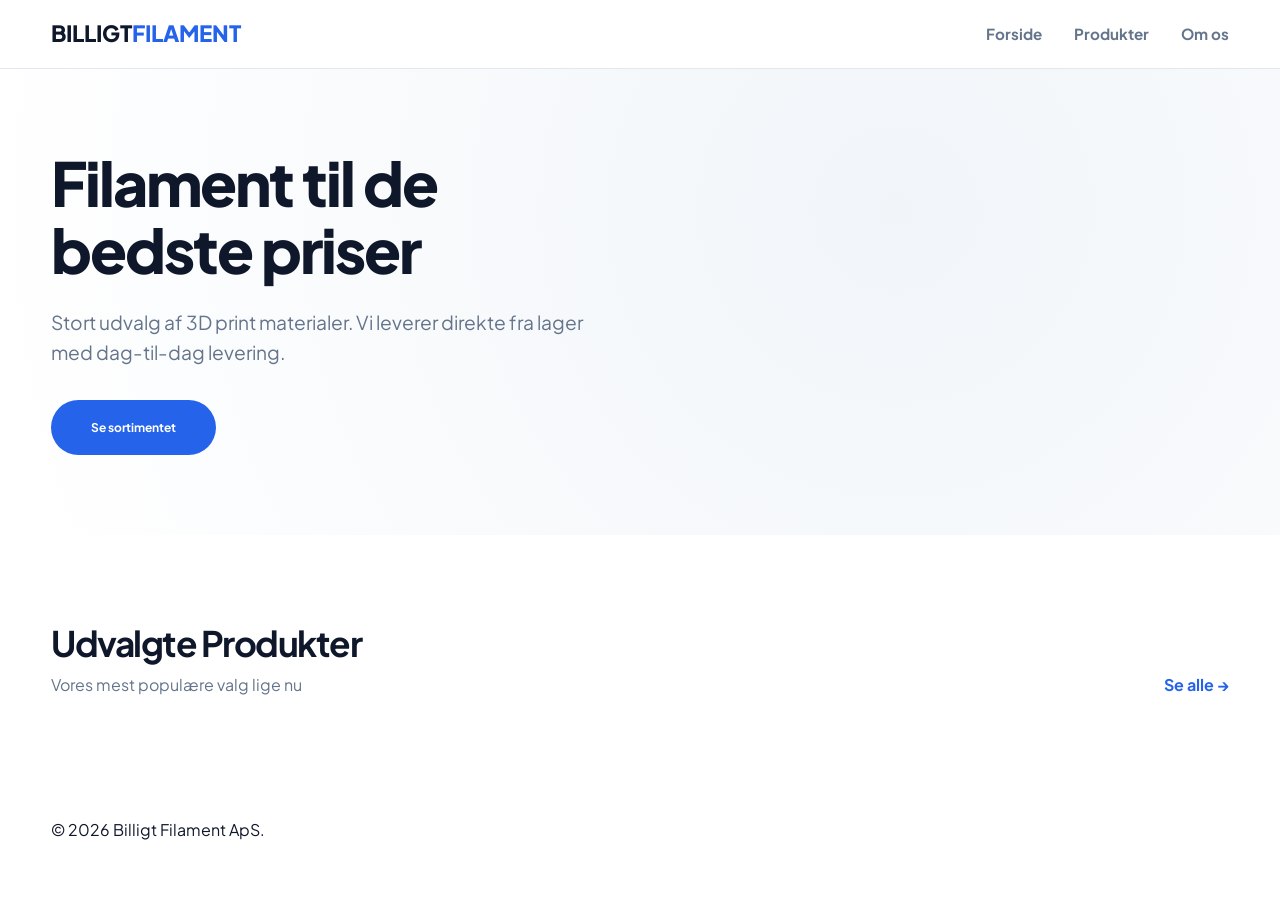
==== commit 591abfe9: "v.6" ====
--- a/index.html
+++ b/index.html
@@ -13,9 +13,7 @@
             <a href="index.html" class="logo">BILLIGT<span>FILAMENT</span></a>
             
             <button class="hamburger" id="hamburger" aria-label="Menu">
-                <span></span>
-                <span></span>
-                <span></span>
+                <span></span><span></span><span></span>
             </button>
 
             <nav class="main-nav" id="main-nav">
@@ -38,11 +36,8 @@
                 </div>
 
                 <div class="hero-products-new">
-                    <div id="hero-random-printer" class="hero-card-1">
-                        </div>
-                    
-                    <div id="hero-random-material" class="hero-card-2">
-                        </div>
+                    <div id="hero-random-printer" class="hero-card-1"></div>
+                    <div id="hero-random-material" class="hero-card-2"></div>
                 </div>
             </div>
         </section>
@@ -56,13 +51,14 @@
                 <a href="products.html" style="color: var(--primary); font-weight: 700; text-decoration: none;">Se alle →</a>
             </div>
 
-            <div id="productGrid" class="product-grid"></div>
+            <div id="productGrid" class="product-grid">
+                </div>
         </section>
     </main>
 
     <footer class="site-footer">
         <div class="container">
-            <p>&copy; 2026 Billigt Filament ApS. Kvalitetsmaterialer til 3D print.</p>
+            <p>&copy; 2026 Billigt Filament ApS.</p>
         </div>
     </footer>
 
--- a/Assets/style.css
+++ b/Assets/style.css
@@ -1,6 +1,6 @@
-/* BILLIGT FILAMENT - DEFINITIVE EDITION 2026 
-   Sistema de Design: Moderno, Limpo e Responsivo
-*/
+/* ==========================================================================
+   BILLIGT FILAMENT - MASTER CSS FINAL (PC & MOBILE ALIGNMENT FIX)
+   ========================================================================== */
 
 @import url('https://fonts.googleapis.com/css2?family=Plus+Jakarta+Sans:wght@400;500;600;700;800&display=swap');
 
@@ -11,302 +11,154 @@
     --ice: #f8fafc;
     --white: #ffffff;
     --border: #e2e8f0;
-    --success: #10b981;
-    --font: 'Plus Jakarta Sans', sans-serif;
-    --shadow: 0 10px 30px -5px rgba(0, 0, 0, 0.05);
+    --radius: 16px;
+    --shadow: 0 10px 30px -5px rgba(0, 0, 0, 0.08);
+    --transition: all 0.3s cubic-bezier(0.4, 0, 0.2, 1);
 }
 
-/* 1. GLOBAL & RESET */
-* { 
-    box-sizing: border-box; 
-    margin: 0; 
-    padding: 0; 
+/* 1. RESET & SAFETY */
+* { box-sizing: border-box; margin: 0; padding: 0; }
+html, body {
+    max-width: 100%;
+    overflow-x: hidden;
+    position: relative;
+    font-family: 'Plus Jakarta Sans', sans-serif;
+    color: var(--navy);
+    line-height: 1.6;
+    background-color: #fff;
+}
+.container { width: min(1200px, 92%); margin: 0 auto; }
+
+/* 2. HEADER & MENU HAMBURGUER */
+.site-header {
+    background: rgba(255, 255, 255, 0.98);
+    backdrop-filter: blur(10px);
+    padding: 1rem 0;
+    position: sticky; top: 0; z-index: 9999;
+    border-bottom: 1px solid var(--border);
+}
+.header-grid { display: flex; justify-content: space-between; align-items: center; }
+.logo { font-size: 1.4rem; font-weight: 800; text-decoration: none; color: var(--navy); }
+.logo span { color: var(--primary); }
+
+.main-nav { display: flex; gap: 2rem; align-items: center; }
+.main-nav a { font-weight: 700; text-decoration: none; color: var(--slate); font-size: 0.95rem; }
+.main-nav a:hover { color: var(--primary); }
+
+.hamburger {
+    display: none; flex-direction: column; justify-content: space-around;
+    width: 28px; height: 20px; background: transparent; border: none; cursor: pointer; z-index: 10001;
+}
+.hamburger span { width: 28px; height: 3px; background: var(--navy); border-radius: 10px; transition: var(--transition); }
+
+/* 3. HERO SECTION */
+.home-hero-new { 
+    padding: 80px 0; 
+    background: radial-gradient(circle at 70% 30%, #f1f5f9 0%, #ffffff 100%);
+}
+.hero-grid-new { display: grid; grid-template-columns: 1fr 1fr; gap: 40px; align-items: center; }
+.hero-text-new h1 { font-size: clamp(2.2rem, 5vw, 3.8rem); font-weight: 800; line-height: 1.1; margin-bottom: 24px; letter-spacing: -2px; }
+.hero-text-new p { font-size: 1.2rem; color: var(--slate); margin-bottom: 32px; }
+.hero-products-new { display: flex; gap: 20px; justify-content: flex-end; }
+
+/* 4. SHOP CONTROLS (FILTROS) */
+.shop-controls { 
+    background: var(--ice); padding: 40px 0; 
+    border-bottom: 1px solid var(--border); margin-bottom: 40px;
+}
+.controls-top-row { display: flex; justify-content: space-between; align-items: center; flex-wrap: wrap; gap: 20px; margin-bottom: 24px; }
+.search-input { 
+    flex: 1; min-width: 300px; max-width: 500px; padding: 16px 24px; 
+    border-radius: 12px; border: 1px solid var(--border); font-size: 1rem; outline: none; transition: var(--transition);
+}
+.search-input:focus { border-color: var(--primary); box-shadow: 0 0 0 4px rgba(37, 99, 235, 0.1); }
+
+.sort-wrapper { display: flex; align-items: center; gap: 12px; }
+.sort-select {
+    padding: 12px 35px 12px 16px; font-family: inherit; font-weight: 600;
+    color: var(--navy); background: var(--white); border: 1px solid var(--border);
+    border-radius: 10px; cursor: pointer; appearance: none;
+    background-image: url("data:image/svg+xml,%3Csvg xmlns='http://www.w3.org/2000/svg' width='16' height='16' fill='%2364748b' viewBox='0 0 256 256'%3E%3Cpath d='M213.66,101.66l-80,80a8,8,0,0,1-11.32,0l-80-80a8,8,0,0,1,11.32-11.32L128,164.69l74.34-74.35a8,8,0,0,1,11.32,11.32Z'%3E%3C/path%3E%3C/svg%3E");
+    background-repeat: no-repeat; background-position: right 12px center;
+}
+.material-filters { display: flex; gap: 10px; flex-wrap: wrap; }
+.material-btn { 
+    padding: 12px 24px; border-radius: 10px; background: white; 
+    border: 1px solid var(--border); font-weight: 700; color: var(--navy);
+    cursor: pointer; transition: var(--transition); font-size: 0.9rem;
+}
+.material-btn.active { background: var(--navy); color: white; border-color: var(--navy); }
+
+/* 5. GRID DE PRODUTOS & BOTÕES (CORREÇÃO DE ALINHAMENTO NO PC) */
+.product-grid { 
+    display: grid; grid-template-columns: repeat(auto-fill, minmax(280px, 1fr)); gap: 32px; 
+}
+.product-card {
+    background: white; border-radius: var(--radius); padding: 24px; 
+    border: 1px solid var(--border); display: flex; flex-direction: column; transition: var(--transition);
+}
+.product-card:hover { transform: translateY(-8px); box-shadow: var(--shadow); }
+
+.img-wrapper {
+    background: var(--ice); border-radius: 12px; height: 250px; 
+    display: flex; align-items: center; justify-content: center; margin-bottom: 20px; padding: 20px;
+}
+.img-wrapper img { max-width: 100%; max-height: 100%; object-fit: contain; }
+.product-card h3 { font-size: 1.1rem; font-weight: 700; min-height: 3.2rem; margin-bottom: 8px; }
+.price { font-size: 1.5rem; font-weight: 800; margin-bottom: 20px; }
+
+/* Botões: Lado a Lado no PC com mesma altura */
+.product-actions { 
+    display: flex; gap: 10px; margin-top: auto; width: 100%; align-items: stretch;
+}
+.btn-details, .btn-buy { 
+    flex: 1; text-align: center; padding: 12px 5px; border-radius: 10px; 
+    font-weight: 700; font-size: 0.85rem; text-decoration: none;
+    display: flex; align-items: center; justify-content: center;
+}
+.btn-details { border: 2px solid var(--navy); color: var(--navy); }
+.btn-buy { 
+    flex: 1.4; /* Um pouco mais largo para o texto longo */
+    background: var(--primary); color: white; font-size: 0.75rem; 
 }
 
-html, body {
-    max-width: 100%;
-    overflow-x: hidden; /* CORREÇÃO: Impede o deslize lateral indesejado */
-    font-family: var(--font);
-    color: var(--navy);
-    background: white;
-    line-height: 1.6;
-}
+/* 6. PÁGINA DE DETALHES */
+.detail-grid { display: grid; grid-template-columns: 1fr 1fr; gap: 60px; padding: 60px 0; align-items: start; }
+.detail-image-box { background: var(--ice); border-radius: 30px; padding: 40px; display: flex; justify-content: center; position: sticky; top: 100px; }
+.detail-image-box img { max-width: 100%; mix-blend-mode: multiply; }
 
-.container { 
-    width: min(1200px, 92%); 
-    margin: 0 auto; 
-}
-
-/* 2. HEADER & NAVIGATION */
-.site-header {
-    background: rgba(255, 255, 255, 0.9);
-    backdrop-filter: blur(10px);
-    padding: 20px 0;
-    position: sticky;
-    top: 0;
-    z-index: 1000;
-    border-bottom: 1px solid var(--border);
-}
-
-.header-grid { 
-    display: flex; 
-    justify-content: space-between; 
-    align-items: center; 
-}
-
-.logo { 
-    font-size: 1.5rem; 
-    font-weight: 800; 
-    text-decoration: none; 
-    color: var(--navy); 
-    letter-spacing: -1px; 
-    z-index: 1100;
-}
-.logo span { color: var(--primary); }
-
-.main-nav { 
-    display: flex; 
-    align-items: center; 
-}
-
-.main-nav a { 
-    margin-left: 25px; 
-    font-weight: 600; 
-    text-decoration: none; 
-    color: var(--navy); 
-    font-size: 0.9rem; 
-    transition: 0.3s;
-}
-.main-nav a.active { color: var(--primary); }
-.main-nav a:hover { color: var(--primary); }
-
-/* BOTÃO HAMBÚRGUER */
-.hamburger {
-    display: none;
-    flex-direction: column;
-    justify-content: space-between;
-    width: 28px;
-    height: 20px;
-    background: transparent;
-    border: none;
-    cursor: pointer;
-    z-index: 1100;
-}
-
-.hamburger span {
-    width: 100%;
-    height: 3px;
-    background: var(--navy);
-    border-radius: 10px;
-    transition: all 0.3s ease;
-}
-
-/* 3. HERO SECTION (HOME) */
-.home-hero-new {
-    background: radial-gradient(circle at 70% 30%, #ffffff 0%, #f1f5f9 100%);
-    padding: 80px 0;
-}
-
-.hero-grid-new { 
-    display: grid; 
-    grid-template-columns: 1.1fr 1fr; 
-    gap: 50px; 
-    align-items: center; 
-}
-
-.hero-text-new h1 { 
-    font-size: clamp(2.5rem, 5vw, 4.2rem); 
-    font-weight: 800; 
-    line-height: 1; 
-    letter-spacing: -3px; 
-    margin-bottom: 25px; 
-}
-
-.hero-text-new p { 
-    font-size: 1.2rem; 
-    color: var(--slate); 
-    margin-bottom: 40px; 
-    max-width: 500px; 
-}
-
-.hero-products-new { 
-    display: flex; 
-    gap: 20px; 
-    justify-content: flex-end; 
-}
-
-.hero-card-1 { transform: rotate(-6deg) translateY(20px); }
-.hero-card-2 { transform: rotate(4deg) translateY(-20px); }
-
-/* 4. FILTROS & PRODUTOS */
-.filters-wrapper {
-    background: var(--ice);
-    padding: 35px;
-    border-radius: 24px;
-    border: 1px solid var(--border);
-    margin: 40px 0;
-}
-
-.filter-row { 
-    display: flex; 
-    gap: 25px; 
-    margin-bottom: 30px; 
-    flex-wrap: wrap; 
-}
-
-.filter-group { 
-    flex: 1; 
-    min-width: 250px; 
-    display: flex; 
-    flex-direction: column; 
-    gap: 8px; 
-}
-
-.filter-label { 
-    font-size: 0.7rem; 
-    font-weight: 800; 
-    text-transform: uppercase; 
-    color: var(--slate); 
-    letter-spacing: 1px; 
-}
-
-.search-input, .sort-select {
-    width: 100%; 
-    padding: 15px; 
-    border-radius: 12px; 
-    border: 1px solid var(--border);
-    background: white; 
-    font-family: inherit; 
-    font-size: 0.95rem; 
-    outline: none; 
-}
-
-.material-btn {
-    background: white; 
-    border: 1px solid var(--border); 
-    padding: 12px 20px;
-    border-radius: 10px; 
-    font-weight: 700; 
-    cursor: pointer; 
-    transition: 0.3s;
-}
-.material-btn.active { 
-    background: var(--primary); 
-    border-color: var(--primary); 
-    color: white; 
-}
-
-/* CARDS DE PRODUTO */
-.product-grid { 
-    display: grid; 
-    grid-template-columns: repeat(auto-fill, minmax(280px, 1fr)); 
-    gap: 30px; 
-    padding-bottom: 80px; 
-}
-
-.product-card {
-    background: white; 
-    border-radius: 24px; 
-    padding: 20px; 
-    border: 1px solid var(--border);
-    display: flex; 
-    flex-direction: column; 
-    transition: 0.4s ease; 
-    height: 100%;
-}
-
-.product-card:hover { 
-    transform: translateY(-10px); 
-    box-shadow: var(--shadow); 
-}
-
-.img-wrapper {
-    background: var(--ice); 
-    border-radius: 18px; 
-    aspect-ratio: 1;
-    display: flex; 
-    align-items: center; 
-    justify-content: center; 
-    margin-bottom: 20px; 
-    overflow: hidden;
-}
-
-.img-wrapper img { 
-    width: 85%; 
-    height: 85%; 
-    object-fit: contain; 
-}
-
-.price { 
-    font-size: 1.5rem; 
-    font-weight: 800; 
-    margin-top: auto; 
-}
-
-.btn-buy {
-    background: var(--navy); 
-    color: white; 
-    text-align: center; 
-    padding: 15px;
-    border-radius: 12px; 
-    font-weight: 700; 
-    margin-top: 20px; 
-    display: block; 
-    text-decoration: none;
-}
-
-/* 5. SOBRE NÓS (ABOUT) */
-.about-hero { padding: 80px 0; text-align: center; background: var(--ice); }
-.about-grid { display: grid; grid-template-columns: repeat(auto-fit, minmax(300px, 1fr)); gap: 30px; }
-.about-card { background: white; padding: 40px; border-radius: 24px; border: 1px solid var(--border); }
-
-/* 6. RESPONSIVIDADE - CORREÇÃO DO ERRO DO MENU */
+/* 7. RESPONSIVIDADE (AJUSTES MOBILE FINAIS) */
 @media (max-width: 900px) {
     .hamburger { display: flex; }
+    .main-nav {
+        position: fixed; top: 0; right: -100%; width: 85%; height: 100vh;
+        background: white; flex-direction: column; justify-content: center;
+        transition: 0.4s ease-in-out; box-shadow: -10px 0 30px rgba(0,0,0,0.1); z-index: 10000;
+    }
+    .main-nav.active { right: 0; }
+    .hamburger.open span:nth-child(1) { transform: translateY(8px) rotate(45deg); }
+    .hamburger.open span:nth-child(2) { opacity: 0; }
+    .hamburger.open span:nth-child(3) { transform: translateY(-8px) rotate(-45deg); }
 
-    .main-nav {
-        position: fixed;
-        top: 0;
-        right: -100%; /* Escondido */
-        width: 100%;  /* Ocupa a largura total */
-        height: 100vh;
-        background: #ffffff !important; /* Fundo branco sólido */
-        
-        /* Centralização Vertical dos Links */
-        flex-direction: column !important;
-        align-items: center !important;
-        justify-content: center !important;
-        
-        gap: 40px;
-        transition: 0.4s cubic-bezier(0.77, 0.2, 0.05, 1.0);
-        z-index: 1050;
-        visibility: hidden; /* CORREÇÃO: Não deixa clicar no menu invisível */
+    .hero-grid-new { grid-template-columns: 1fr; text-align: center; padding: 40px 0; }
+    .hero-products-new { display: none; }
+    
+    /* Grid Mobile de 2 colunas */
+    .product-grid { grid-template-columns: repeat(2, 1fr); gap: 12px; }
+    .img-wrapper { height: 160px; }
+    .product-card { padding: 15px; }
+    .product-card h3 { font-size: 0.9rem; min-height: 2.5rem; }
+    .price { font-size: 1.1rem; }
+
+    /* EMPILHAR BOTÕES APENAS NO MOBILE */
+    .product-actions { flex-direction: column; gap: 8px; }
+    .btn-details, .btn-buy { 
+        width: 100%; font-size: 0.85rem; padding: 12px;
     }
+    .btn-buy { font-size: 0.75rem; }
 
-    .main-nav.active {
-        right: 0;
-        visibility: visible;
-    }
-
-    .main-nav a {
-        margin: 0 !important;
-        font-size: 2rem;
-        font-weight: 800;
-    }
-
-    /* Animação do Ícone X */
-    .hamburger.open span:nth-child(1) { transform: translateY(8.5px) rotate(45deg); }
-    .hamburger.open span:nth-child(2) { opacity: 0; }
-    .hamburger.open span:nth-child(3) { transform: translateY(-8.5px) rotate(-45deg); }
-
-    /* Ajustes Hero Mobile */
-    .hero-grid-new { 
-        grid-template-columns: 1fr; 
-        text-align: center; 
-    }
-    .hero-products-new { display: none; } /* Limpa o visual no celular */
-    
-    .hero-text-new h1 { font-size: 2.8rem; }
-}
-
-.site-footer { padding: 40px 0; border-top: 1px solid var(--border); text-align: center; color: var(--slate); }+    .controls-top-row { flex-direction: column; align-items: stretch; }
+    .sort-wrapper { justify-content: space-between; }
+    .detail-grid { grid-template-columns: 1fr; }
+    .detail-image-box { position: static; }
+}
